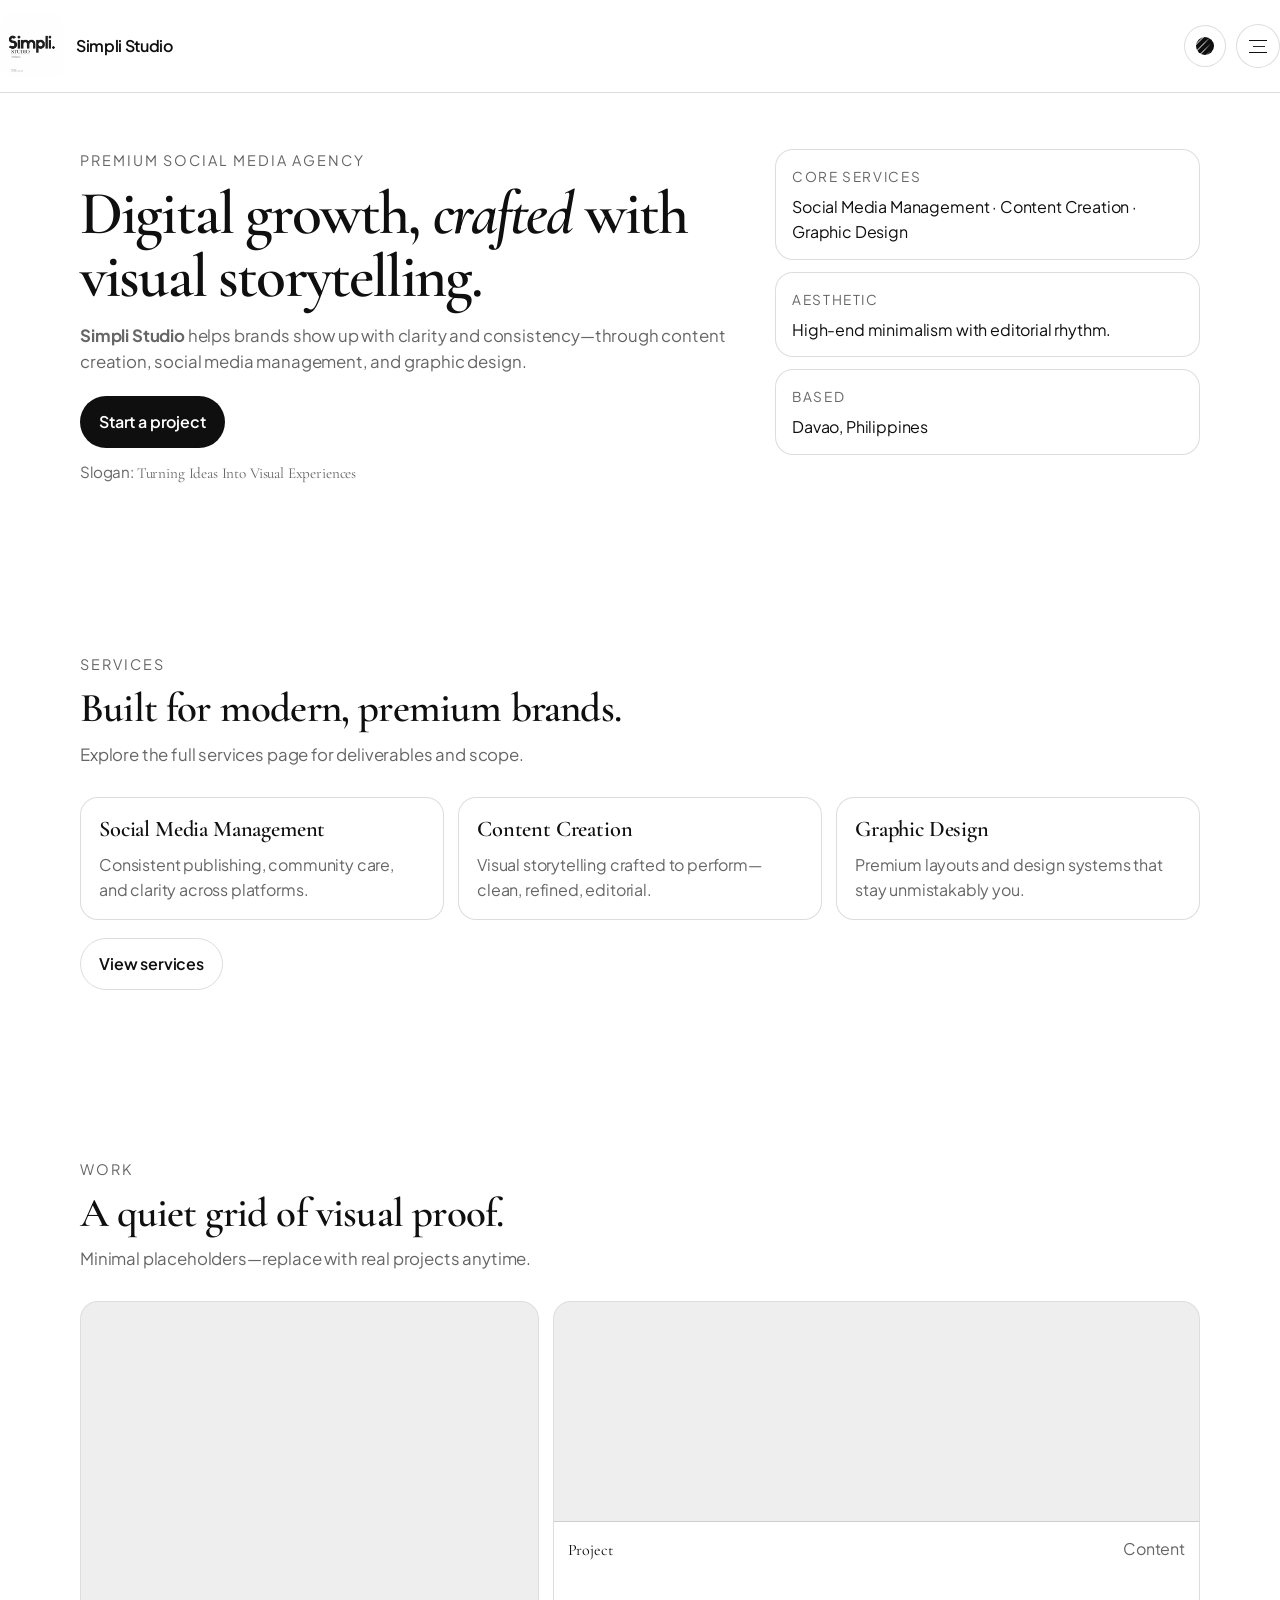
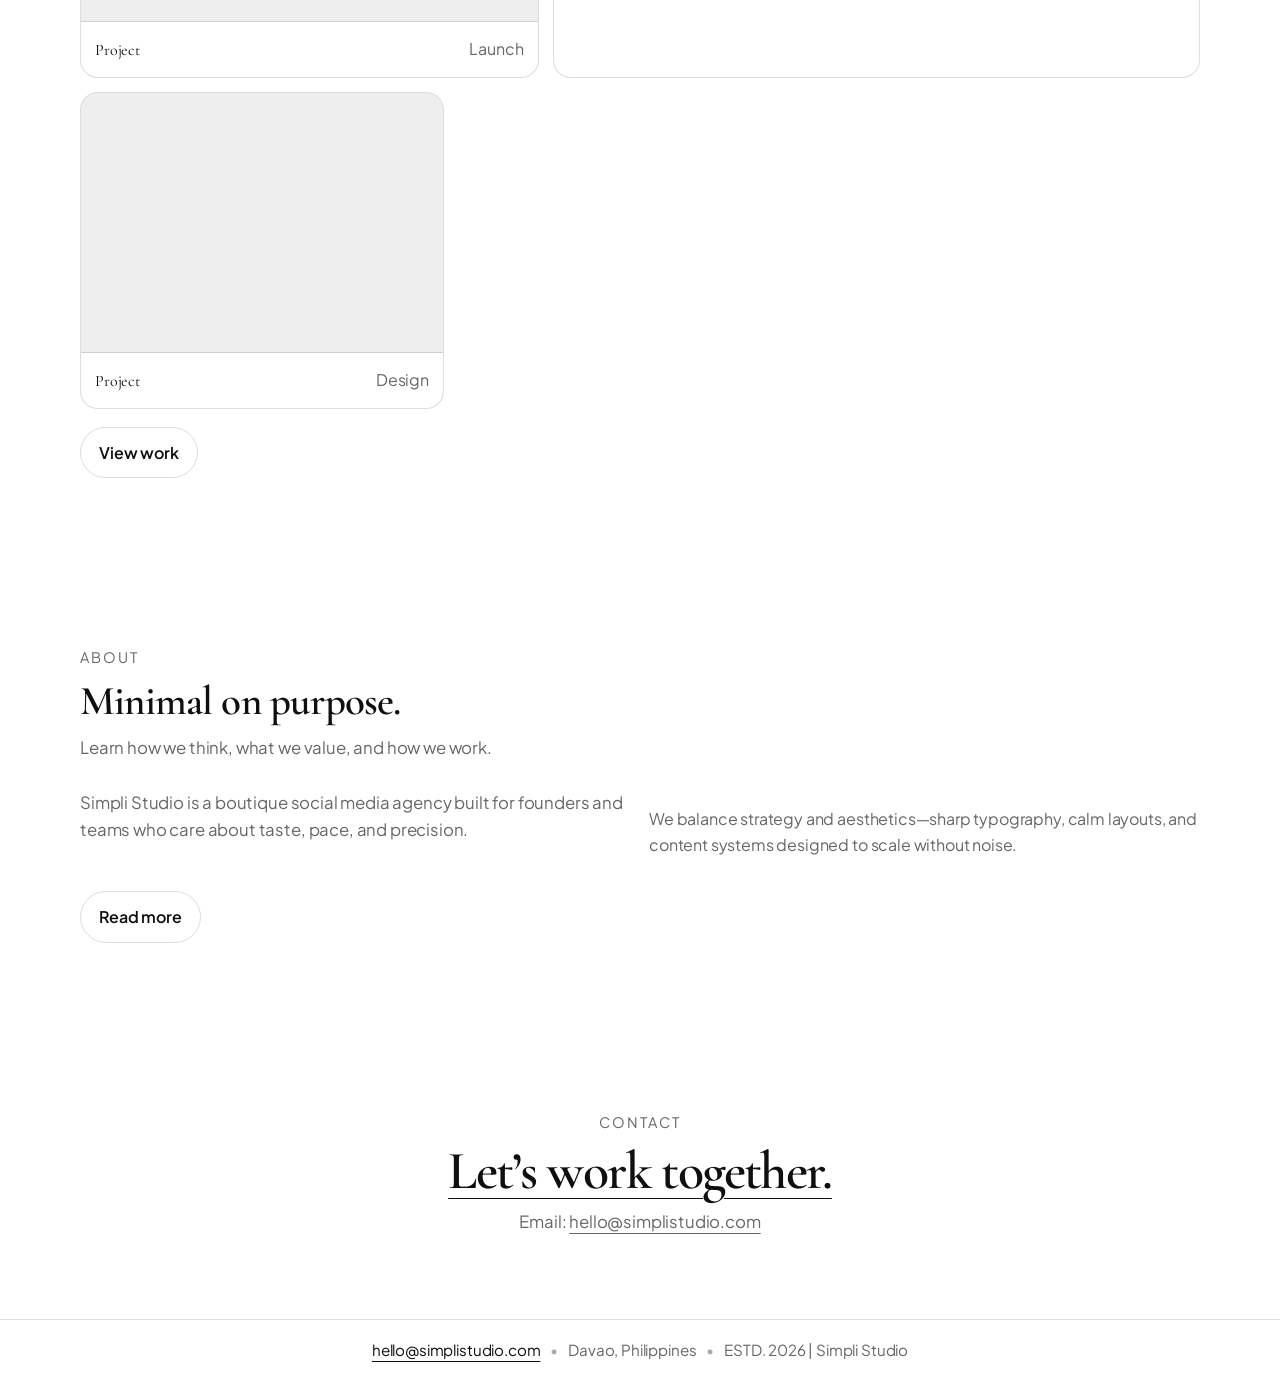
==== about.html @ 85c2e498 "First temp Website" ====
<!doctype html>
<html lang="en" data-theme="light" data-page="about">
  <head>
    <meta charset="UTF-8" />
    <meta name="viewport" content="width=device-width, initial-scale=1.0" />
    <meta name="color-scheme" content="light dark" />

    <title>About — Simpli Studio</title>
    <meta name="description" content="About — Simpli Studio" />

    <link rel="preconnect" href="https://fonts.googleapis.com" />
    <link rel="preconnect" href="https://fonts.gstatic.com" crossorigin />
    <link
      href="https://fonts.googleapis.com/css2?family=Cormorant+Garamond:wght@400;500;600&family=Plus+Jakarta+Sans:wght@400;500;600&display=swap"
      rel="stylesheet"
    />
    <link rel="stylesheet" href="style.css" />
  </head>

  <body>
    <header class="site-header" role="banner">
      <nav class="nav" aria-label="Primary">
        <a class="brand" href="index.html" aria-label="Simpli Studio home">
          <img
            class="brand__logo"
            id="siteLogo"
            src="assets/Logo-1.png"
            alt="Simpli Studio logo"
            width="64"
            height="64"
            decoding="async"
          />
          <span class="brand__wordmark">Simpli Studio</span>
        </a>

        <div class="nav__desktop">
          <button
            class="theme-toggle"
            id="themeToggle"
            type="button"
            aria-label="Toggle theme"
            aria-pressed="false"
            title="Toggle theme"
          >
            <span class="theme-dot" aria-hidden="true"></span>
          </button>

          <button
            class="hamburger"
            id="menuToggle"
            type="button"
            aria-label="Open menu"
            aria-expanded="false"
            aria-controls="mobileMenu"
          >
            <span></span>
            <span></span>
            <span></span>
          </button>
        </div>
      </nav>

      <div class="mobile-menu" id="mobileMenu" hidden>
        <div class="mobile-menu__inner">
          <a class="mobile-menu__link gated-link" href="work.html">Work</a>
          <a class="mobile-menu__link gated-link" href="services.html">Services</a>
          <a class="mobile-menu__link gated-link" href="about.html">About</a>
          <a class="mobile-menu__link gated-link" href="contact.html">Contact</a>
          <a class="mobile-menu__link" href="index.html">Home</a>
        </div>
      </div>
    </header>

    <main class="page">
      <section class="section">
        <div class="container">
          <header class="section__header reveal">
            <p class="kicker">About</p>
            <h1 class="page__title">Turning restraint into impact.</h1>
            <p class="section__subtitle">
              Calm layouts. Sharp typography. Systems that scale.
            </p>
          </header>

          <div class="about__grid">
            <div class="about__text reveal">
              <p>
                Simpli Studio is a premium social media agency built for brands that
                prefer clarity over clutter.
              </p>
              <p>
                We design content systems, visuals, and direction that feel editorial:
                purposeful whitespace, sharp hierarchy, and clean execution.
              </p>
              <p>
                Every deliverable is built to support a consistent brand presence—
                across posts, stories, reels, and campaigns.
              </p>
            </div>

            <div class="about__facts reveal" aria-label="Key details">
              <div class="fact">
                <span class="fact__label">Core Services</span>
                <span class="fact__value">Management · Content · Design</span>
              </div>
              <div class="fact">
                <span class="fact__label">Style</span>
                <span class="fact__value">Luxury minimalism</span>
              </div>
              <div class="fact">
                <span class="fact__label">Location</span>
                <span class="fact__value">Davao, Philippines</span>
              </div>
            </div>
          </div>

          <div class="section__cta reveal">
            <a class="btn gated-link" href="contact.html">Work with us</a>
            <a class="btn btn--ghost" href="index.html">Back home</a>
          </div>
        </div>
      </section>
    </main>

    <footer class="footer" role="contentinfo">
      <div class="container footer__inner">
        <a class="footer__link" href="mailto:hello@simplistudio.com">hello@simplistudio.com</a>
        <span class="footer__sep">•</span>
        <span class="footer__text">Davao, Philippines</span>
        <span class="footer__sep">•</span>
        <span class="footer__text">ESTD. 2026 | Simpli Studio</span>
      </div>
    </footer>

    <script src="script.js" defer></script>
  </body>
</html>
---- style.css ----
/* =========================
   Simpli Studio — Multi-page Minimal Portfolio
   ========================= */

:root {
  --bg: #ffffff;
  --fg: #0f0f10;
  --muted: rgba(15, 15, 16, 0.64);
  --border: rgba(15, 15, 16, 0.14);

  --accent: #0f0f10;
  --accent-contrast: #ffffff;

  --shadow: 0 18px 60px rgba(0, 0, 0, 0.08);

  --radius: 18px;
  --max: 1120px;

  --serif: "Cormorant Garamond", ui-serif, Georgia, "Times New Roman", serif;
  --sans: "Plus Jakarta Sans", ui-sans-serif, system-ui, -apple-system, Segoe UI,
    Roboto, Helvetica, Arial;

  --ease: cubic-bezier(0.2, 0.8, 0.2, 1);
}

html[data-theme="dark"] {
  --bg: #1b1b1b;
  --fg: rgba(255, 255, 255, 0.92);
  --muted: rgba(255, 255, 255, 0.62);
  --border: rgba(255, 255, 255, 0.14);

  --accent: rgba(255, 255, 255, 0.92);
  --accent-contrast: #1b1b1b;

  --shadow: 0 22px 70px rgba(0, 0, 0, 0.5);
}

/* Global */
*,
*::before,
*::after {
  box-sizing: border-box;
}

html {
  scroll-behavior: smooth;
}

body {
  margin: 0;
  background: var(--bg);
  color: var(--fg);
  font-family: var(--sans);
  line-height: 1.6;
  letter-spacing: -0.01em;
}

body,
.site-header,
.section,
.footer,
.service-card,
.work-tile,
.hero-card,
.fact,
.mobile-menu {
  transition: background-color 0.4s ease, color 0.4s ease, border-color 0.4s ease;
}

img {
  max-width: 100%;
  display: block;
}

a {
  color: inherit;
  text-decoration: none;
}

.container {
  width: min(100% - 40px, var(--max));
  margin-inline: auto;
}

.serif {
  font-family: var(--serif);
  letter-spacing: -0.01em;
}

.muted {
  color: var(--muted);
}

.skip-link {
  position: absolute;
  left: 14px;
  top: 10px;
  padding: 10px 12px;
  border: 1px solid var(--border);
  border-radius: 999px;
  background: var(--bg);
  transform: translateY(-160%);
  transition: transform 0.25s var(--ease);
  z-index: 9999;
}

.skip-link:focus {
  transform: translateY(0);
}

/* Header / Nav */
.site-header {
  position: sticky;
  top: 0;
  z-index: 50;
  background: color-mix(in srgb, var(--bg) 72%, transparent);
  border-bottom: 1px solid var(--border);
  backdrop-filter: blur(14px);
  -webkit-backdrop-filter: blur(14px);
}

.nav {
  display: flex;
  align-items: center;
  justify-content: space-between;
  padding: 14px 0;
  gap: 18px;
}

.brand {
  display: inline-flex;
  align-items: center;
  gap: 12px;
  min-width: 0;
}

.brand__logo {
  width: 64px;
  height: 64px;
  border-radius: 14px;
  background: var(--bg);
}

.brand__wordmark {
  font-weight: 600;
  letter-spacing: -0.02em;
  white-space: nowrap;
  overflow: hidden;
  text-overflow: ellipsis;
}

.nav__desktop {
  display: flex;
  align-items: center;
  gap: 10px;
}

/* Theme toggle (circle only + streak lines in light mode) */
.theme-toggle {
  width: 42px;
  height: 42px;
  border-radius: 999px;
  border: 1px solid var(--border);
  background: color-mix(in srgb, var(--bg) 80%, transparent);
  display: inline-grid;
  place-items: center;
  cursor: pointer;
  padding: 0;
  transition: transform 0.2s var(--ease), background-color 0.3s var(--ease),
    border-color 0.3s ease;
}

.theme-toggle:hover {
  transform: translateY(-1px);
}

.theme-dot {
  width: 18px;
  height: 18px;
  border-radius: 999px;
  background: var(--fg);
  position: relative;
  transition: background-color 0.4s ease;
}

html[data-theme="light"] .theme-dot::after {
  content: "";
  position: absolute;
  inset: -3px;
  border-radius: 999px;

  background: repeating-linear-gradient(
    135deg,
    rgba(255, 255, 255, 0) 0px,
    rgba(255, 255, 255, 0) 4px,
    rgba(255, 255, 255, 0.55) 4px,
    rgba(255, 255, 255, 0.55) 5px
  );

  -webkit-mask: linear-gradient(
    90deg,
    rgba(0, 0, 0, 1) 0%,
    rgba(0, 0, 0, 1) 45%,
    rgba(0, 0, 0, 0) 75%
  );
  mask: linear-gradient(
    90deg,
    rgba(0, 0, 0, 1) 0%,
    rgba(0, 0, 0, 1) 45%,
    rgba(0, 0, 0, 0) 75%
  );

  opacity: 0.9;
  pointer-events: none;
}

html[data-theme="dark"] .theme-dot {
  background: rgba(255, 255, 255, 0.92);
}

/* Hamburger (middle bar shorter + slightly inset from left) */
.hamburger {
  width: 44px;
  height: 44px;
  border-radius: 999px;
  border: 1px solid var(--border);
  background: color-mix(in srgb, var(--bg) 80%, transparent);
  cursor: pointer;
  padding: 0;
  display: grid;
  place-content: center;
  gap: 5px;
  transition: transform 0.2s var(--ease);
}

.hamburger:hover {
  transform: translateY(-1px);
}

.hamburger span {
  display: block;
  height: 1px;
  width: 18px;
  background: var(--fg);
  transition: width 0.25s var(--ease), margin-left 0.25s var(--ease);
}

.hamburger span:nth-child(2) {
  width: 12px;
  margin-left: 4px;
  opacity: 0.9;
}

/* Mobile dropdown menu */
.mobile-menu {
  border-top: 1px solid var(--border);
  background: color-mix(in srgb, var(--bg) 80%, transparent);
  backdrop-filter: blur(14px);
  -webkit-backdrop-filter: blur(14px);
}

.mobile-menu__inner {
  width: min(100% - 40px, var(--max));
  margin-inline: auto;
  padding: 14px 0 16px;
  display: grid;
  gap: 10px;
}

.mobile-menu__link {
  padding: 12px 12px;
  border-radius: 14px;
  border: 1px solid var(--border);
  background: color-mix(in srgb, var(--bg) 88%, transparent);
  color: var(--fg);
  transition: transform 0.2s var(--ease), background-color 0.25s var(--ease);
}

.mobile-menu__link:hover,
.mobile-menu__link:focus-visible {
  transform: translateY(-1px);
  outline: none;
}

/* Sections */
.section {
  padding: 84px 0;
}

.section__header {
  margin-bottom: 28px;
  max-width: 78ch;
}

.kicker {
  margin: 0 0 10px;
  font-size: 0.9rem;
  color: var(--muted);
  letter-spacing: 0.14em;
  text-transform: uppercase;
}

.section__title {
  font-family: var(--serif);
  font-weight: 600;
  letter-spacing: -0.02em;
  margin: 0 0 10px;
  font-size: clamp(2rem, 3.2vw, 2.6rem);
  line-height: 1.12;
}

.section__subtitle {
  margin: 0;
  color: var(--muted);
  font-size: 1.05rem;
}

.page__title {
  font-family: var(--serif);
  font-weight: 600;
  letter-spacing: -0.03em;
  margin: 0 0 12px;
  font-size: clamp(2.6rem, 4.2vw, 4rem);
  line-height: 1.04;
}

.section__cta {
  margin-top: 18px;
  display: flex;
  gap: 10px;
  flex-wrap: wrap;
}

/* Hero */
.hero {
  padding-top: 56px;
}

.hero__grid {
  display: grid;
  grid-template-columns: 1.4fr 0.9fr;
  gap: 34px;
  align-items: start;
}

.hero__title {
  font-family: var(--serif);
  font-weight: 600;
  letter-spacing: -0.03em;
  margin: 0 0 14px;
  font-size: clamp(2.8rem, 4.8vw, 4.4rem);
  line-height: 1.03;
}

.hero__title-accent {
  font-style: italic;
}

.hero__subtitle {
  margin: 0 0 20px;
  color: var(--muted);
  font-size: 1.05rem;
  max-width: 62ch;
}

.hero__actions {
  display: grid;
  gap: 12px;
}

.micro {
  margin: 0;
  color: var(--muted);
  font-size: 0.95rem;
}

.hero__aside {
  display: grid;
  gap: 12px;
}

.hero-card {
  border: 1px solid var(--border);
  border-radius: var(--radius);
  padding: 16px 16px 14px;
  background: color-mix(in srgb, var(--bg) 88%, transparent);
}

.hero-card__label {
  margin: 0 0 6px;
  color: var(--muted);
  font-size: 0.85rem;
  letter-spacing: 0.12em;
  text-transform: uppercase;
}

.hero-card__value {
  margin: 0;
  font-size: 1rem;
  letter-spacing: -0.01em;
}

/* Buttons */
.btn {
  display: inline-flex;
  justify-content: center;
  align-items: center;
  width: fit-content;
  padding: 12px 18px;
  border-radius: 999px;
  border: 1px solid var(--border);
  background: var(--accent);
  color: var(--accent-contrast);
  font-weight: 600;
  letter-spacing: -0.01em;
  transition: transform 0.2s var(--ease), background-color 0.25s var(--ease),
    color 0.25s var(--ease), border-color 0.25s var(--ease);
}

.btn:hover,
.btn:focus-visible {
  transform: translateY(-2px);
  background: transparent;
  color: var(--accent);
  border-color: color-mix(in srgb, var(--accent) 35%, var(--border));
  outline: none;
}

.btn--ghost {
  background: transparent;
  color: var(--accent);
}

.btn--ghost:hover,
.btn--ghost:focus-visible {
  background: color-mix(in srgb, var(--fg) 6%, transparent);
}

/* Services */
.services {
  display: grid;
  grid-template-columns: repeat(3, 1fr);
  gap: 14px;
}

.service-card {
  border: 1px solid var(--border);
  border-radius: var(--radius);
  padding: 18px 18px 16px;
  background: color-mix(in srgb, var(--bg) 92%, transparent);
  transition: transform 0.25s var(--ease), box-shadow 0.35s var(--ease),
    border-color 0.35s ease;
}

.service-card:hover {
  transform: translateY(-4px);
  box-shadow: var(--shadow);
  border-color: color-mix(in srgb, var(--fg) 18%, var(--border));
}

.service-card__title {
  font-family: var(--serif);
  font-weight: 600;
  margin: 0 0 10px;
  font-size: 1.4rem;
  line-height: 1.15;
}

.service-card__text {
  margin: 0;
  color: var(--muted);
}

.service-card__list {
  margin: 12px 0 0;
  padding-left: 18px;
  color: var(--muted);
}

.service-card__list li {
  margin: 6px 0;
}

/* Work masonry */
.masonry {
  display: grid;
  grid-template-columns: repeat(12, 1fr);
  gap: 14px;
}

.work-tile {
  border: 1px solid var(--border);
  border-radius: var(--radius);
  overflow: hidden;
  background: color-mix(in srgb, var(--bg) 92%, transparent);
  transition: transform 0.25s var(--ease), box-shadow 0.35s var(--ease),
    border-color 0.35s ease;
}

.work-tile:hover {
  transform: translateY(-4px);
  box-shadow: var(--shadow);
  border-color: color-mix(in srgb, var(--fg) 18%, var(--border));
}

.work-tile__media {
  background: color-mix(in srgb, var(--fg) 7%, transparent);
  border-bottom: 1px solid var(--border);
}

.work-tile__media[data-size="tall"] {
  height: 320px;
}
.work-tile__media[data-size="wide"] {
  height: 220px;
}
.work-tile__media[data-size="square"] {
  height: 260px;
}

.work-tile__meta {
  display: flex;
  justify-content: space-between;
  gap: 14px;
  padding: 14px 14px 13px;
  align-items: baseline;
}

.work-tile:nth-child(1) {
  grid-column: 1 / span 5;
}
.work-tile:nth-child(2) {
  grid-column: 6 / span 7;
}
.work-tile:nth-child(3) {
  grid-column: 1 / span 4;
}
.work-tile:nth-child(4) {
  grid-column: 5 / span 4;
}
.work-tile:nth-child(5) {
  grid-column: 9 / span 4;
}
.work-tile:nth-child(6) {
  grid-column: 1 / span 12;
}

/* About */
.about__grid {
  display: grid;
  grid-template-columns: 1.2fr 0.8fr;
  gap: 22px;
  align-items: start;
}

.about__text p {
  margin: 0 0 12px;
  color: var(--muted);
  font-size: 1.05rem;
}

.about__facts {
  border: 1px solid var(--border);
  border-radius: var(--radius);
  padding: 16px;
  background: color-mix(in srgb, var(--bg) 92%, transparent);
  display: grid;
  gap: 12px;
}

.fact {
  display: grid;
  gap: 4px;
  padding: 10px 10px;
  border-radius: 14px;
  border: 1px solid color-mix(in srgb, var(--border) 75%, transparent);
}

.fact__label {
  color: var(--muted);
  letter-spacing: 0.14em;
  text-transform: uppercase;
  font-size: 0.8rem;
}

.fact__value {
  font-weight: 600;
  letter-spacing: -0.01em;
}

/* Simple two-col helper (index previews) */
.two-col {
  display: grid;
  grid-template-columns: 1fr 1fr;
  gap: 18px;
  align-items: start;
}

.lead {
  margin: 0;
  font-size: 1.05rem;
  color: var(--muted);
}

/* Contact (centered) */
.contact__header {
  text-align: center;
  margin-inline: auto;
}

.contact__title {
  margin: 0 0 10px;
  font-family: var(--serif);
  font-weight: 600;
  letter-spacing: -0.03em;
  font-size: clamp(2.6rem, 4.2vw, 4rem);
  line-height: 1.02;
}

.contact__link {
  display: inline-block;
  text-decoration: underline;
  text-decoration-thickness: 1px;
  text-underline-offset: 10px;
  transition: opacity 0.2s var(--ease), transform 0.2s var(--ease);
}

.contact__link:hover,
.contact__link:focus-visible {
  opacity: 0.85;
  transform: translateY(-1px);
  outline: none;
}

.contact__subtitle {
  margin: 0;
  color: var(--muted);
  font-size: 1.05rem;
}

.inline-link {
  text-decoration: underline;
  text-underline-offset: 5px;
  text-decoration-thickness: 1px;
}

/* Footer */
.footer {
  border-top: 1px solid var(--border);
  padding: 18px 0;
}

.footer__inner {
  display: flex;
  flex-wrap: wrap;
  gap: 10px;
  align-items: center;
  justify-content: center;
  text-align: center;
  color: var(--muted);
  font-size: 0.95rem;
}

.footer__link {
  color: var(--fg);
  text-decoration: underline;
  text-underline-offset: 5px;
  text-decoration-thickness: 1px;
}

.footer__sep {
  opacity: 0.55;
}

/* Reveal animations */
.reveal {
  opacity: 0;
  transform: translateY(15px);
}

.reveal.is-visible {
  opacity: 1;
  transform: translateY(0);
  transition: opacity 0.7s var(--ease), transform 0.7s var(--ease);
}

@media (prefers-reduced-motion: reduce) {
  html {
    scroll-behavior: auto;
  }
  .reveal,
  .reveal.is-visible,
  .btn,
  .service-card,
  .work-tile,
  .theme-toggle,
  .hamburger {
    transition: none !important;
    transform: none !important;
    opacity: 1 !important;
  }
}

/* Responsive */
@media (max-width: 980px) {
  .hero__grid {
    grid-template-columns: 1fr;
  }

  .services {
    grid-template-columns: 1fr;
  }

  .about__grid {
    grid-template-columns: 1fr;
  }

  .two-col {
    grid-template-columns: 1fr;
  }

  .masonry {
    grid-template-columns: 1fr;
  }

  .work-tile:nth-child(1),
  .work-tile:nth-child(2),
  .work-tile:nth-child(3),
  .work-tile:nth-child(4),
  .work-tile:nth-child(5),
  .work-tile:nth-child(6) {
    grid-column: auto;
  }
}
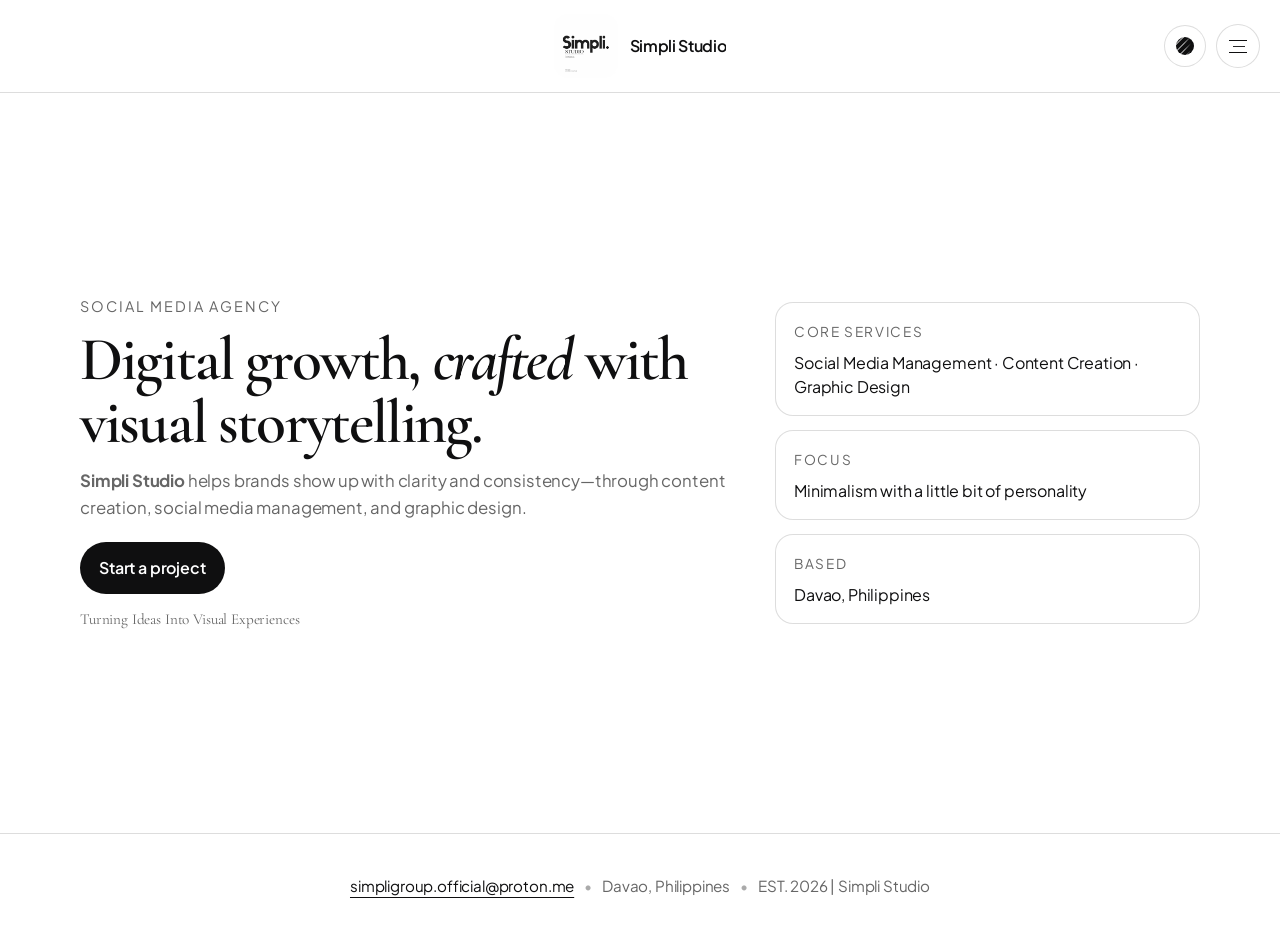
==== commit 043c71b0: "Update content and footer details across multiple pages for consistency and clarity" ====
--- a/about.html
+++ b/about.html
@@ -85,12 +85,12 @@
           <div class="about__grid">
             <div class="about__text reveal">
               <p>
-                Simpli Studio is a premium social media agency built for brands that
+                Simpli Studio is a social media agency built for brands that
                 prefer clarity over clutter.
               </p>
               <p>
                 We design content systems, visuals, and direction that feel editorial:
-                purposeful whitespace, sharp hierarchy, and clean execution.
+                purposeful sharp hierarchy, and clean execution.
               </p>
               <p>
                 Every deliverable is built to support a consistent brand presence—
@@ -105,7 +105,7 @@
               </div>
               <div class="fact">
                 <span class="fact__label">Style</span>
-                <span class="fact__value">Luxury minimalism</span>
+                <span class="fact__value">Minimal With Purpose</span>
               </div>
               <div class="fact">
                 <span class="fact__label">Location</span>
@@ -124,11 +124,11 @@
 
     <footer class="footer" role="contentinfo">
       <div class="container footer__inner">
-        <a class="footer__link" href="mailto:hello@simplistudio.com">hello@simplistudio.com</a>
+        <a class="footer__link" href="mailto:simpligroup.official@proton.me">simpligroup.official@proton.me</a>
         <span class="footer__sep">•</span>
         <span class="footer__text">Davao, Philippines</span>
         <span class="footer__sep">•</span>
-        <span class="footer__text">ESTD. 2026 | Simpli Studio</span>
+        <span class="footer__text">EST. 2026 | Simpli Studio</span>
       </div>
     </footer>
 
--- a/style.css
+++ b/style.css
@@ -44,6 +44,7 @@
 
 html {
   scroll-behavior: smooth;
+  height: 100%;
 }
 
 body {
@@ -53,6 +54,15 @@
   font-family: var(--sans);
   line-height: 1.6;
   letter-spacing: -0.01em;
+  display: flex;
+  flex-direction: column;
+  min-height: 100vh;
+}
+
+main {
+  flex: 1;
+  display: flex;
+  flex-direction: column;
 }
 
 body,
@@ -122,16 +132,33 @@
 .nav {
   display: flex;
   align-items: center;
-  justify-content: space-between;
-  padding: 14px 0;
+  justify-content: center;
+  padding: 14px 20px;
   gap: 18px;
+  position: relative;
+}
+
+.nav__left {
+  position: absolute;
+  left: 20px;
+  display: flex;
+}
+
+.nav__desktop {
+  position: absolute;
+  right: 20px;
+  display: flex;
+  align-items: center;
+  gap: 10px;
 }
 
 .brand {
   display: inline-flex;
   align-items: center;
+  justify-content: center;
   gap: 12px;
   min-width: 0;
+  white-space: nowrap;
 }
 
 .brand__logo {
@@ -149,13 +176,7 @@
   text-overflow: ellipsis;
 }
 
-.nav__desktop {
-  display: flex;
-  align-items: center;
-  gap: 10px;
-}
-
-/* Theme toggle (circle only + streak lines in light mode) */
+/* Theme toggle */
 .theme-toggle {
   width: 42px;
   height: 42px;
@@ -218,7 +239,7 @@
   background: rgba(255, 255, 255, 0.92);
 }
 
-/* Hamburger (middle bar shorter + slightly inset from left) */
+/* Hamburger */
 .hamburger {
   width: 44px;
   height: 44px;
@@ -253,43 +274,81 @@
 
 /* Mobile dropdown menu */
 .mobile-menu {
-  border-top: 1px solid var(--border);
-  background: color-mix(in srgb, var(--bg) 80%, transparent);
+  position: fixed;
+  top: 80px;
+  right: 20px;
+  width: 280px;
+  border: 1px solid var(--border);
+  border-radius: var(--radius);
+  background: color-mix(in srgb, var(--bg) 95%, transparent);
   backdrop-filter: blur(14px);
   -webkit-backdrop-filter: blur(14px);
+  box-shadow: var(--shadow);
+  z-index: 49;
+  animation: slideInRight 0.3s var(--ease) forwards;
+}
+
+.mobile-menu[hidden] {
+  display: none;
+}
+
+@keyframes slideInRight {
+  from {
+    opacity: 0;
+    transform: translateX(20px);
+  }
+  to {
+    opacity: 1;
+    transform: translateX(0);
+  }
 }
 
 .mobile-menu__inner {
-  width: min(100% - 40px, var(--max));
-  margin-inline: auto;
-  padding: 14px 0 16px;
-  display: grid;
-  gap: 10px;
+  padding: 16px 12px;
+  display: grid;
+  gap: 8px;
 }
 
 .mobile-menu__link {
-  padding: 12px 12px;
-  border-radius: 14px;
+  padding: 14px 16px;
+  border-radius: 12px;
   border: 1px solid var(--border);
-  background: color-mix(in srgb, var(--bg) 88%, transparent);
+  background: color-mix(in srgb, var(--bg) 92%, transparent);
   color: var(--fg);
   transition: transform 0.2s var(--ease), background-color 0.25s var(--ease);
+  text-align: center;
+  font-weight: 500;
 }
 
 .mobile-menu__link:hover,
 .mobile-menu__link:focus-visible {
   transform: translateY(-1px);
+  background: color-mix(in srgb, var(--fg) 6%, transparent);
   outline: none;
 }
 
 /* Sections */
 .section {
-  padding: 84px 0;
+  padding: 120px 0;
+  display: flex;
+  justify-content: center;
+  align-items: center;
+  flex-grow: 1;
+}
+
+.section > .container {
+  display: flex;
+  justify-content: center;
+  width: 100%;
+  flex-direction: column;
 }
 
 .section__header {
-  margin-bottom: 28px;
-  max-width: 78ch;
+  margin-bottom: 42px;
+  max-width: 900px;
+  text-align: center;
+  margin-left: auto;
+  margin-right: auto;
 }
 
 .kicker {
@@ -304,8 +363,8 @@
   font-family: var(--serif);
   font-weight: 600;
   letter-spacing: -0.02em;
-  margin: 0 0 10px;
-  font-size: clamp(2rem, 3.2vw, 2.6rem);
+  margin: 0 0 16px;
+  font-size: clamp(2rem, 3.2vw, 2.8rem);
   line-height: 1.12;
 }
 
@@ -313,6 +372,9 @@
   margin: 0;
   color: var(--muted);
   font-size: 1.05rem;
+  max-width: 600px;
+  margin-left: auto;
+  margin-right: auto;
 }
 
 .page__title {
@@ -322,25 +384,45 @@
   margin: 0 0 12px;
   font-size: clamp(2.6rem, 4.2vw, 4rem);
   line-height: 1.04;
+  text-align: center;
 }
 
 .section__cta {
-  margin-top: 18px;
-  display: flex;
-  gap: 10px;
+  margin-top: 28px;
+  display: flex;
+  gap: 12px;
   flex-wrap: wrap;
-}
-
-/* Hero */
+  justify-content: center;
+}
+
+/* Hero layout */
 .hero {
-  padding-top: 56px;
-}
-
-.hero__grid {
+  padding: 56px 0;
+  min-height: calc(100vh - 160px);
+  display: flex;
+  align-items: center;
+  justify-content: center;
+}
+
+.hero .container {
+  display: flex;
+  justify-content: center;
+  width: 100%;
+}
+
+.hero .hero__grid {
   display: grid;
   grid-template-columns: 1.4fr 0.9fr;
   gap: 34px;
-  align-items: start;
+  align-items: center;
+  width: 100%;
+  max-width: var(--max);
+}
+
+.hero__copy {
+  display: flex;
+  flex-direction: column;
+  justify-content: center;
 }
 
 .hero__title {
@@ -366,6 +448,7 @@
 .hero__actions {
   display: grid;
   gap: 12px;
+  justify-items: start;
 }
 
 .micro {
@@ -376,18 +459,27 @@
 
 .hero__aside {
   display: grid;
-  gap: 12px;
+  gap: 14px;
+  height: fit-content;
 }
 
 .hero-card {
   border: 1px solid var(--border);
   border-radius: var(--radius);
-  padding: 16px 16px 14px;
+  padding: 18px 18px 16px;
   background: color-mix(in srgb, var(--bg) 88%, transparent);
+  transition: transform 0.25s var(--ease), box-shadow 0.35s var(--ease),
+    border-color 0.35s ease;
+}
+
+.hero-card:hover {
+  transform: translateY(-2px);
+  box-shadow: var(--shadow);
+  border-color: color-mix(in srgb, var(--fg) 18%, var(--border));
 }
 
 .hero-card__label {
-  margin: 0 0 6px;
+  margin: 0 0 8px;
   color: var(--muted);
   font-size: 0.85rem;
   letter-spacing: 0.12em;
@@ -398,6 +490,7 @@
   margin: 0;
   font-size: 1rem;
   letter-spacing: -0.01em;
+  line-height: 1.5;
 }
 
 /* Buttons */
@@ -439,17 +532,23 @@
 /* Services */
 .services {
   display: grid;
-  grid-template-columns: repeat(3, 1fr);
-  gap: 14px;
+  grid-template-columns: repeat(auto-fit, minmax(320px, 1fr));
+  gap: 20px;
+  width: 100%;
+  max-width: var(--max);
+  margin: 0 auto;
 }
 
 .service-card {
   border: 1px solid var(--border);
   border-radius: var(--radius);
-  padding: 18px 18px 16px;
+  padding: 24px 20px;
   background: color-mix(in srgb, var(--bg) 92%, transparent);
   transition: transform 0.25s var(--ease), box-shadow 0.35s var(--ease),
     border-color 0.35s ease;
+  display: flex;
+  flex-direction: column;
+  height: 100%;
 }
 
 .service-card:hover {
@@ -461,20 +560,22 @@
 .service-card__title {
   font-family: var(--serif);
   font-weight: 600;
-  margin: 0 0 10px;
-  font-size: 1.4rem;
-  line-height: 1.15;
+  margin: 0 0 14px;
+  font-size: 1.3rem;
+  line-height: 1.2;
 }
 
 .service-card__text {
-  margin: 0;
-  color: var(--muted);
+  margin: 0 0 16px;
+  color: var(--muted);
+  flex-grow: 1;
 }
 
 .service-card__list {
   margin: 12px 0 0;
   padding-left: 18px;
   color: var(--muted);
+  font-size: 0.95rem;
 }
 
 .service-card__list li {
@@ -485,7 +586,10 @@
 .masonry {
   display: grid;
   grid-template-columns: repeat(12, 1fr);
-  gap: 14px;
+  gap: 16px;
+  width: 100%;
+  max-width: var(--max);
+  margin: 0 auto;
 }
 
 .work-tile {
@@ -518,6 +622,18 @@
   height: 260px;
 }
 
+.work-tile__media {
+  overflow: hidden;
+  background: color-mix(in srgb, var(--fg) 7%, transparent);
+}
+
+.work-tile__media img {
+  width: 100%;
+  height: 100%;
+  object-fit: cover;
+  display: block;
+}
+
 .work-tile__meta {
   display: flex;
   justify-content: space-between;
@@ -548,30 +664,35 @@
 /* About */
 .about__grid {
   display: grid;
-  grid-template-columns: 1.2fr 0.8fr;
-  gap: 22px;
+  grid-template-columns: 1fr 1fr;
+  gap: 42px;
   align-items: start;
+  max-width: var(--max);
+  margin: 0 auto;
+  width: 100%;
 }
 
 .about__text p {
-  margin: 0 0 12px;
+  margin: 0 0 18px;
   color: var(--muted);
   font-size: 1.05rem;
+  line-height: 1.7;
 }
 
 .about__facts {
   border: 1px solid var(--border);
   border-radius: var(--radius);
-  padding: 16px;
+  padding: 24px;
   background: color-mix(in srgb, var(--bg) 92%, transparent);
   display: grid;
-  gap: 12px;
+  gap: 16px;
+  height: fit-content;
 }
 
 .fact {
   display: grid;
-  gap: 4px;
-  padding: 10px 10px;
+  gap: 6px;
+  padding: 12px 12px;
   border-radius: 14px;
   border: 1px solid color-mix(in srgb, var(--border) 75%, transparent);
 }
@@ -588,28 +709,33 @@
   letter-spacing: -0.01em;
 }
 
-/* Simple two-col helper (index previews) */
+/* Simple two-col helper */
 .two-col {
   display: grid;
   grid-template-columns: 1fr 1fr;
-  gap: 18px;
+  gap: 32px;
   align-items: start;
+  max-width: var(--max);
+  margin: 0 auto;
+  width: 100%;
 }
 
 .lead {
   margin: 0;
-  font-size: 1.05rem;
-  color: var(--muted);
-}
-
-/* Contact (centered) */
+  font-size: 1.08rem;
+  color: var(--muted);
+  line-height: 1.7;
+}
+
+/* Contact */
 .contact__header {
   text-align: center;
   margin-inline: auto;
+  max-width: var(--max);
 }
 
 .contact__title {
-  margin: 0 0 10px;
+  margin: 0 0 16px;
   font-family: var(--serif);
   font-weight: 600;
   letter-spacing: -0.03em;
@@ -647,7 +773,9 @@
 /* Footer */
 .footer {
   border-top: 1px solid var(--border);
-  padding: 18px 0;
+  padding: 40px 0;
+  margin-top: 0;
+  flex-shrink: 0;
 }
 
 .footer__inner {
@@ -703,7 +831,7 @@
 
 /* Responsive */
 @media (max-width: 980px) {
-  .hero__grid {
+  .hero .hero__grid {
     grid-template-columns: 1fr;
   }
 
@@ -731,4 +859,43 @@
   .work-tile:nth-child(6) {
     grid-column: auto;
   }
+
+  .mobile-menu {
+    position: fixed;
+    top: 70px;
+    right: 20px;
+    width: 200px;
+  }
+
+  .section {
+    padding: 80px 0;
+  }
+}
+
+@media (max-width: 600px) {
+  .mobile-menu {
+    width: 160px;
+    right: 10px;
+  }
+
+  .mobile-menu__inner {
+    padding: 12px 8px;
+  }
+
+  .mobile-menu__link {
+    padding: 12px 14px;
+    font-size: 0.95rem;
+  }
+
+  .brand__wordmark {
+    display: none;
+  }
+
+  .section {
+    padding: 60px 0;
+  }
+
+  .section__header {
+    margin-bottom: 32px;
+  }
 }
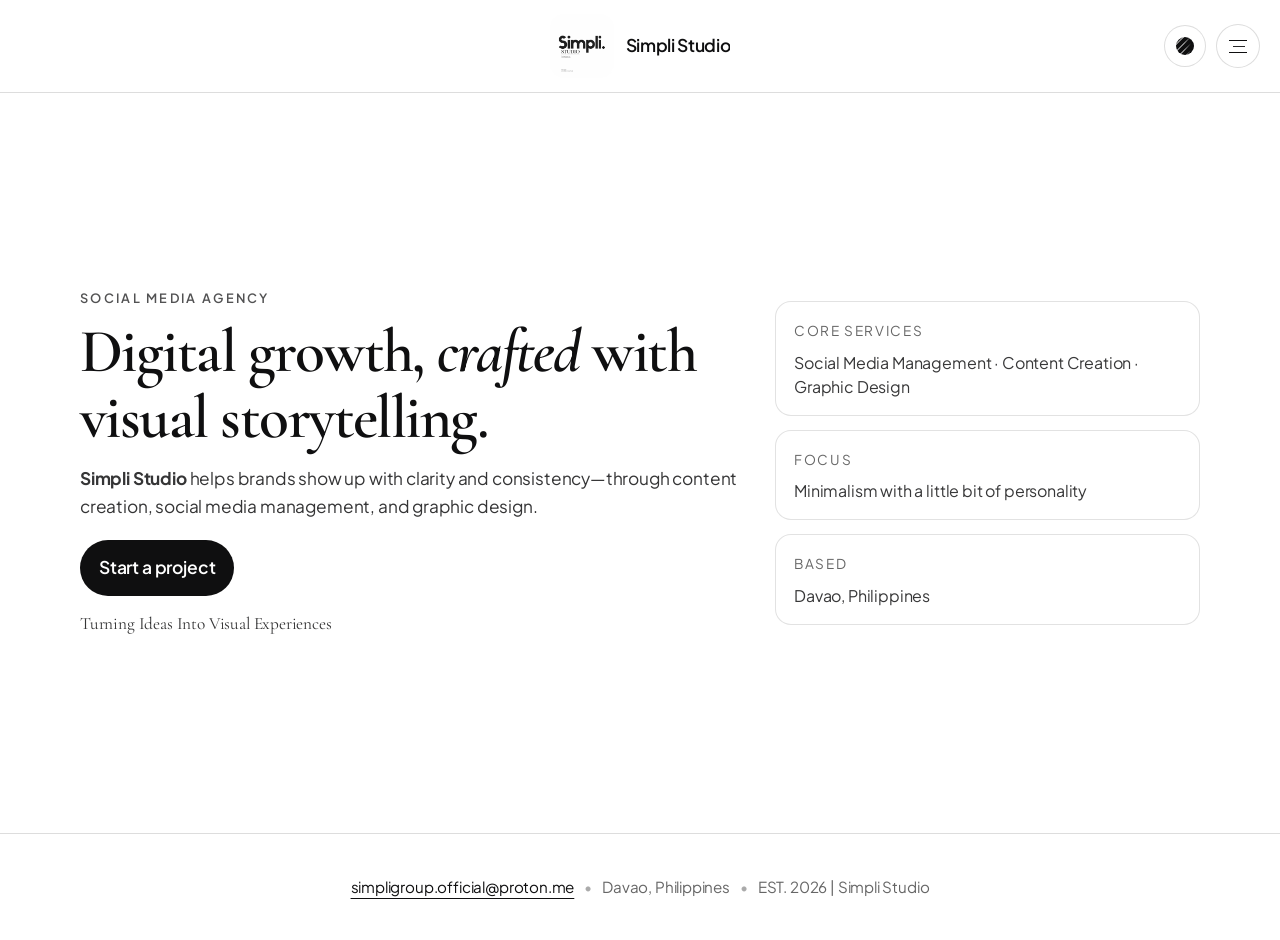
==== commit af85ac7c: "Refactor code structure for improved readability and maintainability" ====
--- a/about.html
+++ b/about.html
@@ -7,6 +7,7 @@
 
     <title>About — Simpli Studio</title>
     <meta name="description" content="About — Simpli Studio" />
+    <link rel="icon" type="image/png" href="assets/Logo-2.png" />
 
     <link rel="preconnect" href="https://fonts.googleapis.com" />
     <link rel="preconnect" href="https://fonts.gstatic.com" crossorigin />
@@ -73,7 +74,7 @@
 
     <main class="page">
       <section class="section">
-        <div class="container">
+        <div class="container layout-panel">
           <header class="section__header reveal">
             <p class="kicker">About</p>
             <h1 class="page__title">Turning restraint into impact.</h1>
--- a/style.css
+++ b/style.css
@@ -582,21 +582,25 @@
   margin: 6px 0;
 }
 
-/* Work masonry */
-.masonry {
-  display: grid;
-  grid-template-columns: repeat(12, 1fr);
-  gap: 16px;
+/* Work grid */
+.work-grid {
+  columns: 2;
+  column-gap: 2rem;
   width: 100%;
   max-width: var(--max);
   margin: 0 auto;
 }
 
 .work-tile {
+  break-inside: avoid;
+  margin-bottom: 2rem;
+  display: flex;
+  flex-direction: column;
+  overflow: hidden;
   border: 1px solid var(--border);
   border-radius: var(--radius);
-  overflow: hidden;
-  background: color-mix(in srgb, var(--bg) 92%, transparent);
+  background: var(--bg);
+  cursor: pointer;
   transition: transform 0.25s var(--ease), box-shadow 0.35s var(--ease),
     border-color 0.35s ease;
 }
@@ -607,58 +611,176 @@
   border-color: color-mix(in srgb, var(--fg) 18%, var(--border));
 }
 
+.work-tile:focus-visible {
+  outline: 2px solid color-mix(in srgb, var(--fg) 32%, transparent);
+  outline-offset: 3px;
+}
+
 .work-tile__media {
-  background: color-mix(in srgb, var(--fg) 7%, transparent);
-  border-bottom: 1px solid var(--border);
-}
-
-.work-tile__media[data-size="tall"] {
-  height: 320px;
-}
-.work-tile__media[data-size="wide"] {
-  height: 220px;
-}
-.work-tile__media[data-size="square"] {
-  height: 260px;
-}
-
-.work-tile__media {
+  width: 100%;
   overflow: hidden;
-  background: color-mix(in srgb, var(--fg) 7%, transparent);
+  background: var(--bg);
 }
 
 .work-tile__media img {
   width: 100%;
-  height: 100%;
-  object-fit: cover;
+  height: auto;
   display: block;
 }
 
 .work-tile__meta {
-  display: flex;
-  justify-content: space-between;
-  gap: 14px;
-  padding: 14px 14px 13px;
-  align-items: baseline;
-}
-
-.work-tile:nth-child(1) {
-  grid-column: 1 / span 5;
-}
-.work-tile:nth-child(2) {
-  grid-column: 6 / span 7;
-}
-.work-tile:nth-child(3) {
-  grid-column: 1 / span 4;
-}
-.work-tile:nth-child(4) {
-  grid-column: 5 / span 4;
-}
-.work-tile:nth-child(5) {
-  grid-column: 9 / span 4;
-}
-.work-tile:nth-child(6) {
-  grid-column: 1 / span 12;
+  flex: 0 0 auto;
+  display: grid;
+  gap: 10px;
+  align-content: start;
+  padding: 20px 24px;
+  text-align: left;
+}
+
+.work-tile__meta > .serif {
+  margin: 0;
+  font-family: var(--serif);
+  font-size: clamp(1.4rem, 1.1rem + 1vw, 1.6rem);
+  font-weight: 600;
+  letter-spacing: -0.02em;
+  line-height: 1.08;
+  color: var(--fg);
+  text-wrap: balance;
+}
+
+.work-tile__meta .work-tile__label,
+.work-tile__meta .work-tile__tag,
+.work-tile__meta .label,
+.work-tile__meta .tag {
+  margin: 0;
+  font-family: var(--sans);
+  font-size: 0.76rem;
+  font-weight: 600;
+  letter-spacing: 0.14em;
+  text-transform: uppercase;
+  line-height: 1.2;
+  color: color-mix(in srgb, var(--fg) 70%, var(--bg));
+}
+
+.work-tile__meta > .muted {
+  margin: 0;
+  font-family: var(--sans);
+  font-size: clamp(1rem, 0.96rem + 0.2vw, 1.05rem);
+  font-weight: 500;
+  letter-spacing: -0.004em;
+  line-height: 1.58;
+  color: color-mix(in srgb, var(--fg) 86%, var(--bg));
+  text-wrap: pretty;
+}
+
+/* Work modal */
+body.modal-open {
+  overflow: hidden;
+}
+
+.work-modal {
+  position: fixed;
+  inset: 0;
+  z-index: 120;
+  display: grid;
+  place-items: center;
+  padding: 24px;
+}
+
+.work-modal[hidden] {
+  display: none;
+}
+
+.work-modal__overlay {
+  position: absolute;
+  inset: 0;
+  backdrop-filter: blur(16px);
+  -webkit-backdrop-filter: blur(16px);
+  background: color-mix(in srgb, var(--bg) 60%, transparent);
+  opacity: 0;
+  transition: all 0.5s var(--ease);
+}
+
+.work-modal__card {
+  position: relative;
+  width: min(100%, 640px);
+  background: var(--bg);
+  border: 1px solid var(--border);
+  border-radius: var(--radius);
+  box-shadow: var(--shadow);
+  opacity: 0;
+  transform: scale(0.95) translateY(6px);
+  transition: all 0.5s var(--ease);
+}
+
+.work-modal.is-open .work-modal__overlay {
+  opacity: 1;
+}
+
+.work-modal.is-open .work-modal__card {
+  opacity: 1;
+  transform: scale(1) translateY(0);
+}
+
+.work-modal__close {
+  position: absolute;
+  top: 14px;
+  right: 14px;
+  width: 36px;
+  height: 36px;
+  border-radius: 999px;
+  border: 1px solid var(--border);
+  background: color-mix(in srgb, var(--bg) 90%, transparent);
+  color: var(--fg);
+  display: grid;
+  place-items: center;
+  font-size: 1.35rem;
+  line-height: 1;
+  cursor: pointer;
+  transition: all 0.5s var(--ease);
+}
+
+.work-modal__close:hover,
+.work-modal__close:focus-visible {
+  transform: translateY(-1px);
+  background: color-mix(in srgb, var(--fg) 7%, var(--bg));
+  outline: none;
+}
+
+.work-modal__header {
+  padding: 34px 68px 10px 30px;
+}
+
+.work-modal__title {
+  margin: 0;
+  font-family: var(--serif);
+  font-size: clamp(2rem, 4vw, 2.8rem);
+  font-weight: 600;
+  letter-spacing: -0.02em;
+  line-height: 1.04;
+}
+
+.work-modal__body {
+  padding: 2px 30px 28px;
+  color: var(--muted);
+  line-height: 1.82;
+  font-size: 1.02rem;
+  max-width: 62ch;
+}
+
+.work-modal__footer {
+  border-top: 1px solid var(--border);
+  padding: 14px 30px 16px;
+  display: flex;
+  justify-content: flex-end;
+}
+
+.work-modal__writer {
+  margin: 0;
+  color: var(--muted);
+  font-size: 0.75rem;
+  text-transform: uppercase;
+  letter-spacing: 0.16em;
 }
 
 /* About */
@@ -827,6 +949,12 @@
     transform: none !important;
     opacity: 1 !important;
   }
+
+  .work-modal__overlay,
+  .work-modal__card,
+  .work-modal__close {
+    transition: none !important;
+  }
 }
 
 /* Responsive */
@@ -847,17 +975,8 @@
     grid-template-columns: 1fr;
   }
 
-  .masonry {
-    grid-template-columns: 1fr;
-  }
-
-  .work-tile:nth-child(1),
-  .work-tile:nth-child(2),
-  .work-tile:nth-child(3),
-  .work-tile:nth-child(4),
-  .work-tile:nth-child(5),
-  .work-tile:nth-child(6) {
-    grid-column: auto;
+  #work-grid {
+    columns: 1;
   }
 
   .mobile-menu {
@@ -895,7 +1014,341 @@
     padding: 60px 0;
   }
 
+  /* Additional mobile-friendly adjustments */
+  .nav {
+    padding: 10px 12px;
+    gap: 10px;
+  }
+
+  .brand__logo {
+    width: 44px;
+    height: 44px;
+    border-radius: 12px;
+  }
+
+  .nav__desktop {
+    right: 12px;
+    gap: 8px;
+  }
+
+  .theme-toggle {
+    display: none; /* hide theme toggle on very small screens to save space */
+  }
+
+  .hamburger {
+    width: 40px;
+    height: 40px;
+  }
+
+  .hero {
+    padding: 36px 0;
+    min-height: auto;
+    align-items: flex-start;
+  }
+
+  .hero .hero__grid {
+    gap: 18px;
+    align-items: start;
+  }
+
+  .hero__title {
+    font-size: clamp(1.8rem, 6vw, 2.4rem);
+  }
+
+  .hero__subtitle {
+    font-size: 0.98rem;
+    max-width: 48ch;
+  }
+
+  .hero__actions {
+    justify-items: center;
+    margin-top: 12px;
+  }
+
+  .btn {
+    padding: 12px 16px;
+    min-width: 44px;
+  }
+
+  .container {
+    width: calc(100% - 28px);
+  }
+
   .section__header {
     margin-bottom: 32px;
   }
+
+  .work-modal {
+    padding: 14px;
+  }
+
+  .work-modal__header {
+    padding: 26px 58px 10px 20px;
+  }
+
+  .work-modal__body {
+    padding: 2px 20px 22px;
+    font-size: 0.98rem;
+  }
+
+  .work-modal__footer {
+    padding: 12px 20px 14px;
+  }
+}
+
+/* =========================
+   Functional Modernism Overrides
+   ========================= */
+
+:root {
+  --surface: color-mix(in srgb, var(--bg) 94%, var(--fg) 6%);
+  --surface-strong: color-mix(in srgb, var(--bg) 90%, var(--fg) 10%);
+  --panel-shadow: 0 22px 65px color-mix(in srgb, var(--fg) 10%, transparent);
+  --content-max: 1180px;
+}
+
+html[data-theme="dark"] {
+  --surface: color-mix(in srgb, var(--bg) 92%, var(--fg) 8%);
+  --surface-strong: color-mix(in srgb, var(--bg) 88%, var(--fg) 12%);
+  --panel-shadow: 0 26px 70px rgba(0, 0, 0, 0.45);
+}
+
+body {
+  font-size: clamp(16px, 0.95rem + 0.2vw, 17.5px);
+  line-height: 1.68;
+}
+
+.container {
+  width: min(100% - 52px, var(--content-max));
+}
+
+.section {
+  padding: clamp(72px, 8vw, 122px) 0;
+}
+
+.layout-panel {
+  border: 0;
+  border-radius: 0;
+  background: transparent;
+  box-shadow: none;
+  padding: 0;
+}
+
+.hero .layout-panel {
+  padding: 0;
+}
+
+.section__header {
+  margin-bottom: clamp(30px, 4.2vw, 54px);
+  max-width: 72ch;
+}
+
+.kicker {
+  font-family: var(--sans);
+  font-size: 0.8rem;
+  font-weight: 600;
+  letter-spacing: 0.18em;
+  color: color-mix(in srgb, var(--fg) 72%, var(--bg));
+}
+
+.hero__title,
+.page__title,
+.section__title,
+.contact__title {
+  font-family: var(--serif);
+  letter-spacing: -0.025em;
+  line-height: 1.06;
+}
+
+.hero__subtitle,
+.section__subtitle,
+.lead,
+.about__text p,
+.service-card__text,
+.work-tile__meta > .muted,
+.contact__subtitle,
+.micro {
+  font-family: var(--sans);
+  color: color-mix(in srgb, var(--fg) 84%, var(--bg));
+  font-size: clamp(1rem, 0.97rem + 0.18vw, 1.08rem);
+  line-height: 1.64;
+}
+
+.hero-card,
+.service-card,
+.work-tile,
+.about__facts,
+.fact {
+  border-radius: calc(var(--radius) - 2px);
+  background: color-mix(in srgb, var(--surface-strong) 95%, transparent);
+  border-color: color-mix(in srgb, var(--border) 82%, transparent);
+  transition: transform 0.32s var(--ease), box-shadow 0.42s var(--ease),
+    border-color 0.32s var(--ease), background-color 0.32s var(--ease);
+}
+
+.service-card:hover,
+.work-tile:hover,
+.hero-card:hover,
+.fact:hover {
+  transform: translateY(-3px);
+  box-shadow: 0 20px 55px color-mix(in srgb, var(--fg) 14%, transparent);
+  border-color: color-mix(in srgb, var(--fg) 24%, var(--border));
+}
+
+.service-card:focus-within,
+.work-tile:focus-visible,
+.btn:focus-visible,
+.mobile-menu__link:focus-visible,
+.theme-toggle:focus-visible,
+.hamburger:focus-visible {
+  outline: 2px solid color-mix(in srgb, var(--fg) 42%, transparent);
+  outline-offset: 2px;
+}
+
+.services {
+  gap: clamp(16px, 2vw, 24px);
+}
+
+#work-grid {
+  gap: clamp(14px, 1.8vw, 22px);
+  align-items: start;
+  grid-auto-flow: dense;
+}
+
+.work-tile {
+  display: flex;
+  flex-direction: column;
+  height: 100%;
+}
+
+.work-tile__media {
+  position: relative;
+  flex-grow: 1;
+  flex-shrink: 0;
+  width: 100%;
+  aspect-ratio: 16 / 10;
+  min-height: 220px;
+  overflow: hidden;
+  border-bottom: 1px solid var(--border);
+  background: color-mix(in srgb, var(--fg) 8%, transparent);
+}
+
+.work-tile__media[data-size="wide"] {
+  aspect-ratio: 16 / 9;
+}
+
+.work-tile__media[data-size="square"] {
+  aspect-ratio: 1 / 1;
+}
+
+.work-tile__media[data-size="tall"] {
+  aspect-ratio: 4 / 5;
+}
+
+.work-tile__media img {
+  width: 100%;
+  height: 100%;
+  object-fit: cover;
+}
+
+.work-tile__meta {
+  flex-grow: 0;
+  flex-shrink: 0;
+  display: grid;
+  gap: 10px;
+  align-content: start;
+  padding: 22px 24px;
+  text-align: left;
+}
+
+.work-tile__meta > .serif,
+.service-card__title {
+  margin: 0;
+  font-family: var(--serif);
+  font-size: clamp(1.3rem, 1.1rem + 0.7vw, 1.55rem);
+  font-weight: 600;
+  letter-spacing: -0.02em;
+  line-height: 1.1;
+  color: var(--fg);
+}
+
+.service-card__list,
+.fact__value,
+.hero-card__value {
+  color: color-mix(in srgb, var(--fg) 83%, var(--bg));
+}
+
+.work-modal__card {
+  border-radius: calc(var(--radius) + 2px);
+}
+
+@media (max-width: 980px) {
+  .container {
+    width: calc(100% - 36px);
+  }
+
+  .layout-panel {
+    padding: 0;
+    border-radius: 0;
+  }
+
+  .section {
+    padding: clamp(56px, 10vw, 84px) 0;
+  }
+
+  .work-tile__media {
+    min-height: 200px;
+  }
+}
+
+@media (max-width: 600px) {
+  .container {
+    width: calc(100% - 24px);
+  }
+
+  .layout-panel {
+    padding: 0;
+    border-radius: 0;
+  }
+
+  .section__header {
+    margin-bottom: 26px;
+  }
+
+  .work-tile__meta {
+    padding: 18px 18px 20px;
+  }
+
+  .work-tile__media {
+    min-height: 180px;
+  }
+
+  #work-grid {
+    columns: 1;
+  }
+}
+
+/* =========================
+   Seamless Background Cleanup
+   ========================= */
+
+.hero-card,
+.service-card,
+.work-tile,
+.about__facts,
+.fact,
+.mobile-menu,
+.mobile-menu__link,
+.work-tile__media,
+.work-modal__close {
+  background: var(--bg) !important;
+}
+
+.mobile-menu__link:hover,
+.mobile-menu__link:focus-visible,
+.btn--ghost:hover,
+.btn--ghost:focus-visible,
+.work-modal__close:hover,
+.work-modal__close:focus-visible {
+  background: var(--bg) !important;
 }
